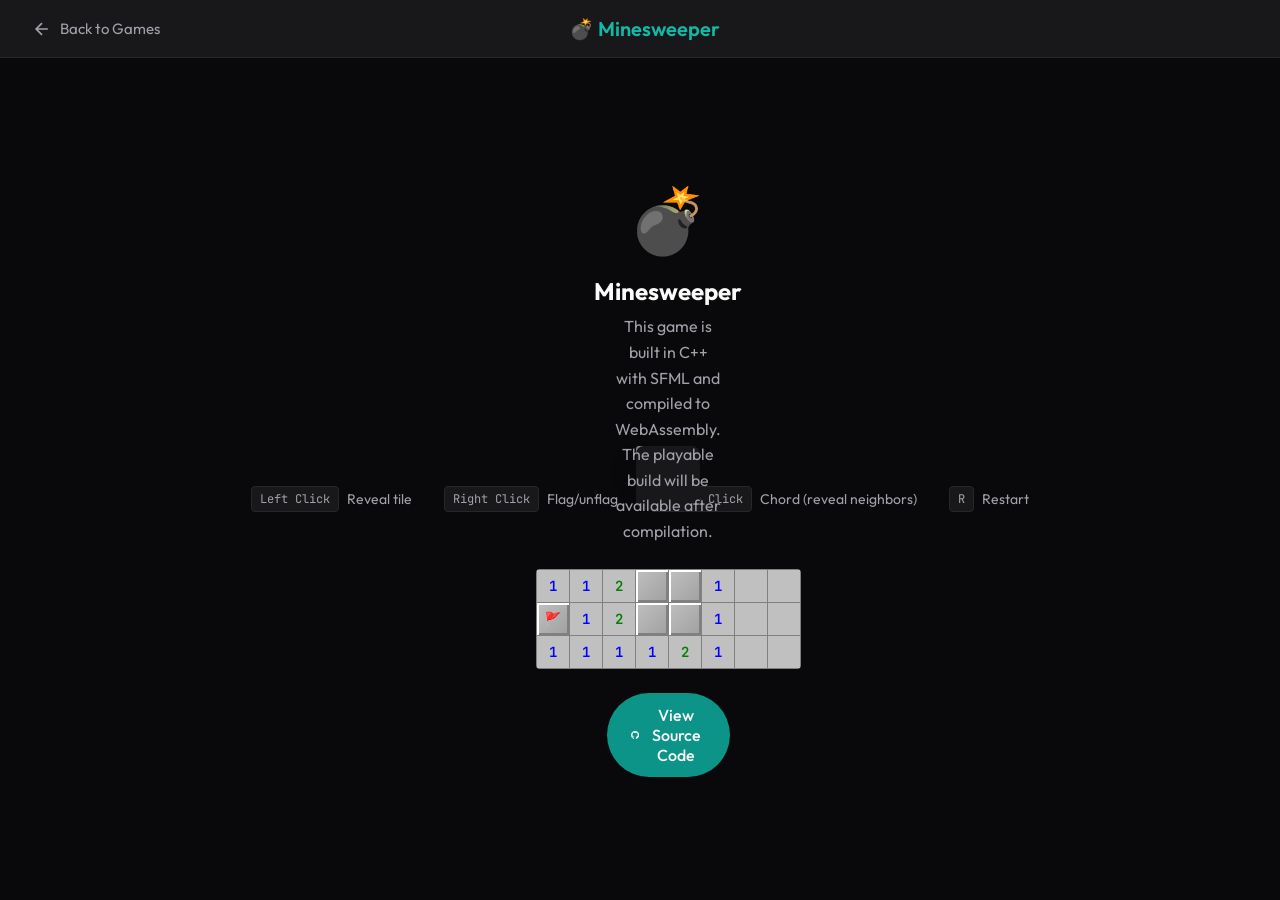
==== games/minesweeper/index.html @ 35540e96 "Add full portfolio site with games + ML estimator + Minesweeper" ====
<!DOCTYPE html>
<html lang="en">
<head>
    <meta charset="UTF-8">
    <meta name="viewport" content="width=device-width, initial-scale=1.0">
    <meta name="description" content="Play Minesweeper - A C++ game compiled to WebAssembly by Ryan Greene">
    <title>Minesweeper | Ryan Greene</title>
    
    <link rel="icon" type="image/svg+xml" href="/assets/favicon.svg">
    
    <style>
        @import url('https://fonts.googleapis.com/css2?family=Outfit:wght@400;500;600;700&family=JetBrains+Mono:wght@400;500&display=swap');
        
        :root {
            --color-primary: #0d9488;
            --color-primary-light: #14b8a6;
            --color-bg: #09090b;
            --color-bg-alt: #18181b;
            --color-text: #fafafa;
            --color-text-muted: #a1a1aa;
            --color-border: #27272a;
        }
        
        * {
            box-sizing: border-box;
            margin: 0;
            padding: 0;
        }
        
        body {
            font-family: 'Outfit', sans-serif;
            background: var(--color-bg);
            color: var(--color-text);
            min-height: 100vh;
            display: flex;
            flex-direction: column;
        }
        
        /* Header */
        .game-header {
            padding: 1rem 2rem;
            background: var(--color-bg-alt);
            border-bottom: 1px solid var(--color-border);
            display: flex;
            justify-content: space-between;
            align-items: center;
        }
        
        .back-link {
            display: flex;
            align-items: center;
            gap: 0.5rem;
            color: var(--color-text-muted);
            text-decoration: none;
            font-size: 0.9375rem;
            transition: color 0.2s;
        }
        
        .back-link:hover {
            color: var(--color-primary-light);
        }
        
        .game-title {
            font-size: 1.25rem;
            font-weight: 600;
        }
        
        .game-title span {
            color: var(--color-primary-light);
        }
        
        /* Main Content */
        .game-container {
            flex: 1;
            display: flex;
            flex-direction: column;
            align-items: center;
            justify-content: center;
            padding: 2rem;
        }
        
        /* Game Canvas Area */
        .game-canvas-wrapper {
            position: relative;
            background: #c0c0c0;
            border-radius: 8px;
            padding: 4px;
            box-shadow: 
                inset 2px 2px 0 #808080,
                inset -2px -2px 0 #ffffff,
                0 20px 60px rgba(0, 0, 0, 0.4);
        }
        
        #game-canvas {
            display: block;
            border: 2px solid #808080;
        }
        
        /* Loading State */
        .loading-overlay {
            position: absolute;
            inset: 0;
            background: rgba(9, 9, 11, 0.95);
            display: flex;
            flex-direction: column;
            align-items: center;
            justify-content: center;
            border-radius: 8px;
            z-index: 10;
        }
        
        .loading-overlay.hidden {
            display: none;
        }
        
        .loading-spinner {
            width: 48px;
            height: 48px;
            border: 4px solid var(--color-border);
            border-top-color: var(--color-primary);
            border-radius: 50%;
            animation: spin 1s linear infinite;
            margin-bottom: 1rem;
        }
        
        @keyframes spin {
            to { transform: rotate(360deg); }
        }
        
        .loading-text {
            color: var(--color-text-muted);
            font-size: 1rem;
        }
        
        /* Demo Mode Notice */
        .demo-notice {
            position: absolute;
            inset: 0;
            background: var(--color-bg-alt);
            display: flex;
            flex-direction: column;
            align-items: center;
            justify-content: center;
            border-radius: 8px;
            padding: 2rem;
            text-align: center;
        }
        
        .demo-notice.hidden {
            display: none;
        }
        
        .demo-icon {
            font-size: 4rem;
            margin-bottom: 1rem;
        }
        
        .demo-notice h2 {
            font-size: 1.5rem;
            margin-bottom: 0.5rem;
        }
        
        .demo-notice p {
            color: var(--color-text-muted);
            max-width: 400px;
            line-height: 1.6;
            margin-bottom: 1.5rem;
        }
        
        .demo-grid {
            display: grid;
            grid-template-columns: repeat(8, 32px);
            gap: 1px;
            background: #808080;
            padding: 1px;
            border-radius: 4px;
            margin-bottom: 1.5rem;
        }
        
        .demo-cell {
            width: 32px;
            height: 32px;
            display: flex;
            align-items: center;
            justify-content: center;
            font-size: 0.875rem;
            font-weight: 600;
            font-family: 'JetBrains Mono', monospace;
        }
        
        .cell-hidden {
            background: linear-gradient(135deg, #c0c0c0 0%, #a0a0a0 100%);
            box-shadow: inset 2px 2px 0 #ffffff, inset -2px -2px 0 #808080;
        }
        
        .cell-revealed {
            background: #c0c0c0;
        }
        
        .cell-1 { color: #0000ff; }
        .cell-2 { color: #008000; }
        .cell-3 { color: #ff0000; }
        .cell-flag { color: #ff0000; }
        .cell-mine { background: #ff0000; }
        
        /* Controls Info */
        .controls-info {
            margin-top: 2rem;
            display: flex;
            gap: 2rem;
            flex-wrap: wrap;
            justify-content: center;
        }
        
        .control-item {
            display: flex;
            align-items: center;
            gap: 0.5rem;
            color: var(--color-text-muted);
            font-size: 0.875rem;
        }
        
        .control-key {
            padding: 0.25rem 0.5rem;
            background: var(--color-bg-alt);
            border: 1px solid var(--color-border);
            border-radius: 4px;
            font-family: 'JetBrains Mono', monospace;
            font-size: 0.75rem;
        }
        
        /* Responsive */
        @media (max-width: 600px) {
            .game-header {
                flex-direction: column;
                gap: 1rem;
                text-align: center;
            }
            
            .controls-info {
                flex-direction: column;
                align-items: center;
            }
        }
    </style>
</head>
<body>
    <!-- Header -->
    <header class="game-header">
        <a href="/games.html" class="back-link">
            <svg width="20" height="20" viewBox="0 0 24 24" fill="none" stroke="currentColor" stroke-width="2">
                <path d="M19 12H5M12 19l-7-7 7-7"/>
            </svg>
            Back to Games
        </a>
        <h1 class="game-title">💣 <span>Minesweeper</span></h1>
        <div style="width: 120px;"></div>
    </header>

    <!-- Game Container -->
    <main class="game-container">
        <div class="game-canvas-wrapper" id="game-wrapper">
            <!-- Canvas will be inserted here by the game -->
            <canvas id="game-canvas" width="512" height="572"></canvas>
            
            <!-- Loading Overlay -->
            <div class="loading-overlay" id="loading-overlay">
                <div class="loading-spinner"></div>
                <p class="loading-text">Loading game...</p>
            </div>
            
            <!-- Demo Mode Notice (shown when WASM not available) -->
            <div class="demo-notice" id="demo-notice">
                <div class="demo-icon">💣</div>
                <h2>Minesweeper</h2>
                <p>
                    This game is built in C++ with SFML and compiled to WebAssembly. 
                    The playable build will be available after compilation.
                </p>
                
                <!-- Demo preview grid -->
                <div class="demo-grid">
                    <div class="demo-cell cell-revealed cell-1">1</div>
                    <div class="demo-cell cell-revealed cell-1">1</div>
                    <div class="demo-cell cell-revealed cell-2">2</div>
                    <div class="demo-cell cell-hidden"></div>
                    <div class="demo-cell cell-hidden"></div>
                    <div class="demo-cell cell-revealed cell-1">1</div>
                    <div class="demo-cell cell-revealed"></div>
                    <div class="demo-cell cell-revealed"></div>
                    
                    <div class="demo-cell cell-hidden cell-flag">🚩</div>
                    <div class="demo-cell cell-revealed cell-1">1</div>
                    <div class="demo-cell cell-revealed cell-2">2</div>
                    <div class="demo-cell cell-hidden"></div>
                    <div class="demo-cell cell-hidden"></div>
                    <div class="demo-cell cell-revealed cell-1">1</div>
                    <div class="demo-cell cell-revealed"></div>
                    <div class="demo-cell cell-revealed"></div>
                    
                    <div class="demo-cell cell-revealed cell-1">1</div>
                    <div class="demo-cell cell-revealed cell-1">1</div>
                    <div class="demo-cell cell-revealed cell-1">1</div>
                    <div class="demo-cell cell-revealed cell-1">1</div>
                    <div class="demo-cell cell-revealed cell-2">2</div>
                    <div class="demo-cell cell-revealed cell-1">1</div>
                    <div class="demo-cell cell-revealed"></div>
                    <div class="demo-cell cell-revealed"></div>
                </div>
                
                <a href="https://github.com/ryangreene9000" class="demo-btn" target="_blank" 
                   style="display: inline-flex; align-items: center; gap: 0.5rem; padding: 0.75rem 1.5rem; 
                          background: var(--color-primary); color: white; text-decoration: none; 
                          border-radius: 9999px; font-weight: 500; transition: transform 0.2s, box-shadow 0.2s;">
                    <svg width="18" height="18" viewBox="0 0 24 24" fill="currentColor">
                        <path d="M12 0c-6.626 0-12 5.373-12 12 0 5.302 3.438 9.8 8.207 11.387.599.111.793-.261.793-.577v-2.234c-3.338.726-4.033-1.416-4.033-1.416-.546-1.387-1.333-1.756-1.333-1.756-1.089-.745.083-.729.083-.729 1.205.084 1.839 1.237 1.839 1.237 1.07 1.834 2.807 1.304 3.492.997.107-.775.418-1.305.762-1.604-2.665-.305-5.467-1.334-5.467-5.931 0-1.311.469-2.381 1.236-3.221-.124-.303-.535-1.524.117-3.176 0 0 1.008-.322 3.301 1.23.957-.266 1.983-.399 3.003-.404 1.02.005 2.047.138 3.006.404 2.291-1.552 3.297-1.23 3.297-1.23.653 1.653.242 2.874.118 3.176.77.84 1.235 1.911 1.235 3.221 0 4.609-2.807 5.624-5.479 5.921.43.372.823 1.102.823 2.222v3.293c0 .319.192.694.801.576 4.765-1.589 8.199-6.086 8.199-11.386 0-6.627-5.373-12-12-12z"/>
                    </svg>
                    View Source Code
                </a>
            </div>
        </div>
        
        <!-- Controls Info -->
        <div class="controls-info">
            <div class="control-item">
                <span class="control-key">Left Click</span>
                <span>Reveal tile</span>
            </div>
            <div class="control-item">
                <span class="control-key">Right Click</span>
                <span>Flag/unflag</span>
            </div>
            <div class="control-item">
                <span class="control-key">Middle Click</span>
                <span>Chord (reveal neighbors)</span>
            </div>
            <div class="control-item">
                <span class="control-key">R</span>
                <span>Restart</span>
            </div>
        </div>
    </main>

    <!-- Game Script -->
    <script>
        // Check if the WASM file exists and load the game
        (function() {
            const loadingOverlay = document.getElementById('loading-overlay');
            const demoNotice = document.getElementById('demo-notice');
            const canvas = document.getElementById('game-canvas');
            
            // Try to load the WebAssembly module
            async function loadGame() {
                try {
                    // Check if minesweeper.js exists
                    const response = await fetch('minesweeper.js', { method: 'HEAD' });
                    
                    if (response.ok) {
                        // Load the game module
                        const script = document.createElement('script');
                        script.src = 'minesweeper.js';
                        script.onload = function() {
                            // Hide loading, show canvas
                            loadingOverlay.classList.add('hidden');
                            canvas.style.display = 'block';
                        };
                        script.onerror = function() {
                            showDemoMode();
                        };
                        document.body.appendChild(script);
                    } else {
                        showDemoMode();
                    }
                } catch (e) {
                    showDemoMode();
                }
            }
            
            function showDemoMode() {
                loadingOverlay.classList.add('hidden');
                demoNotice.classList.remove('hidden');
                canvas.style.display = 'none';
            }
            
            // Start loading
            loadGame();
        })();
    </script>
</body>
</html>
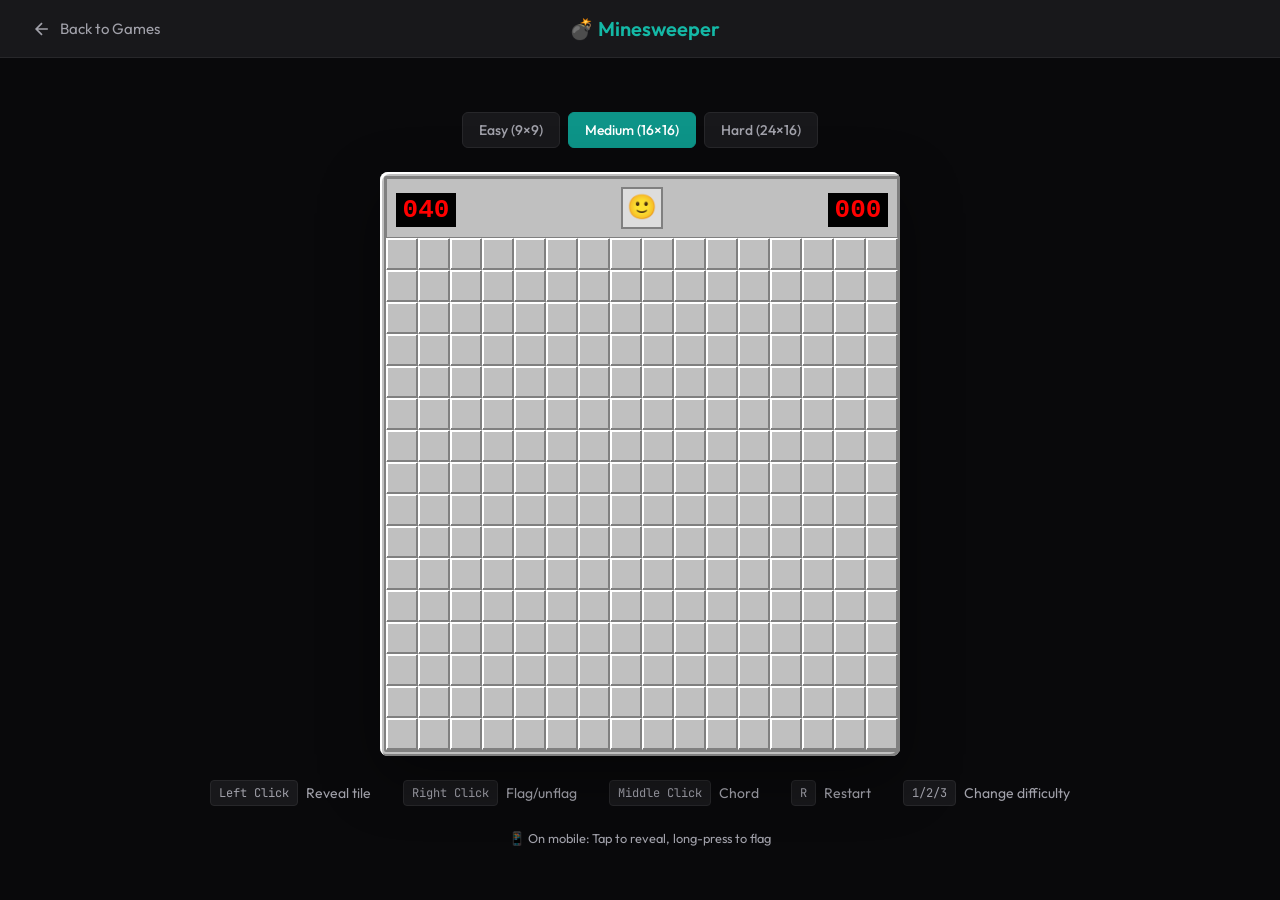
==== commit 2bed75ab: "Add playable Minesweeper build files and update game UI" ====
--- a/games/minesweeper/index.html
+++ b/games/minesweeper/index.html
@@ -3,7 +3,7 @@
 <head>
     <meta charset="UTF-8">
     <meta name="viewport" content="width=device-width, initial-scale=1.0">
-    <meta name="description" content="Play Minesweeper - A C++ game compiled to WebAssembly by Ryan Greene">
+    <meta name="description" content="Play Minesweeper - A classic game recreated by Ryan Greene">
     <title>Minesweeper | Ryan Greene</title>
     
     <link rel="icon" type="image/svg+xml" href="/assets/favicon.svg">
@@ -77,6 +77,37 @@
             align-items: center;
             justify-content: center;
             padding: 2rem;
+            gap: 1.5rem;
+        }
+        
+        /* Difficulty Selector */
+        .difficulty-selector {
+            display: flex;
+            gap: 0.5rem;
+        }
+        
+        .difficulty-btn {
+            padding: 0.5rem 1rem;
+            background: var(--color-bg-alt);
+            border: 1px solid var(--color-border);
+            border-radius: 6px;
+            color: var(--color-text-muted);
+            font-family: 'Outfit', sans-serif;
+            font-size: 0.875rem;
+            font-weight: 500;
+            cursor: pointer;
+            transition: all 0.2s;
+        }
+        
+        .difficulty-btn:hover {
+            border-color: var(--color-primary);
+            color: var(--color-primary-light);
+        }
+        
+        .difficulty-btn.active {
+            background: var(--color-primary);
+            border-color: var(--color-primary);
+            color: white;
         }
         
         /* Game Canvas Area */
@@ -86,14 +117,15 @@
             border-radius: 8px;
             padding: 4px;
             box-shadow: 
-                inset 2px 2px 0 #808080,
-                inset -2px -2px 0 #ffffff,
+                inset 2px 2px 0 #ffffff,
+                inset -2px -2px 0 #808080,
                 0 20px 60px rgba(0, 0, 0, 0.4);
         }
         
         #game-canvas {
             display: block;
             border: 2px solid #808080;
+            border-radius: 2px;
         }
         
         /* Loading State */
@@ -132,80 +164,13 @@
             font-size: 1rem;
         }
         
-        /* Demo Mode Notice */
+        /* Demo Notice (hidden by default now) */
         .demo-notice {
-            position: absolute;
-            inset: 0;
-            background: var(--color-bg-alt);
-            display: flex;
-            flex-direction: column;
-            align-items: center;
-            justify-content: center;
-            border-radius: 8px;
-            padding: 2rem;
-            text-align: center;
-        }
-        
-        .demo-notice.hidden {
             display: none;
         }
-        
-        .demo-icon {
-            font-size: 4rem;
-            margin-bottom: 1rem;
-        }
-        
-        .demo-notice h2 {
-            font-size: 1.5rem;
-            margin-bottom: 0.5rem;
-        }
-        
-        .demo-notice p {
-            color: var(--color-text-muted);
-            max-width: 400px;
-            line-height: 1.6;
-            margin-bottom: 1.5rem;
-        }
-        
-        .demo-grid {
-            display: grid;
-            grid-template-columns: repeat(8, 32px);
-            gap: 1px;
-            background: #808080;
-            padding: 1px;
-            border-radius: 4px;
-            margin-bottom: 1.5rem;
-        }
-        
-        .demo-cell {
-            width: 32px;
-            height: 32px;
-            display: flex;
-            align-items: center;
-            justify-content: center;
-            font-size: 0.875rem;
-            font-weight: 600;
-            font-family: 'JetBrains Mono', monospace;
-        }
-        
-        .cell-hidden {
-            background: linear-gradient(135deg, #c0c0c0 0%, #a0a0a0 100%);
-            box-shadow: inset 2px 2px 0 #ffffff, inset -2px -2px 0 #808080;
-        }
-        
-        .cell-revealed {
-            background: #c0c0c0;
-        }
-        
-        .cell-1 { color: #0000ff; }
-        .cell-2 { color: #008000; }
-        .cell-3 { color: #ff0000; }
-        .cell-flag { color: #ff0000; }
-        .cell-mine { background: #ff0000; }
         
         /* Controls Info */
         .controls-info {
-            margin-top: 2rem;
             display: flex;
             gap: 2rem;
             flex-wrap: wrap;
@@ -227,6 +192,20 @@
             border-radius: 4px;
             font-family: 'JetBrains Mono', monospace;
             font-size: 0.75rem;
+        }
+        
+        /* Game Stats */
+        .game-stats {
+            display: flex;
+            gap: 2rem;
+            color: var(--color-text-muted);
+            font-size: 0.875rem;
+        }
+        
+        .stat-item {
+            display: flex;
+            align-items: center;
+            gap: 0.5rem;
         }
         
         /* Responsive */
@@ -240,6 +219,16 @@
             .controls-info {
                 flex-direction: column;
                 align-items: center;
+            }
+            
+            .difficulty-selector {
+                flex-wrap: wrap;
+                justify-content: center;
+            }
+            
+            .game-canvas-wrapper {
+                max-width: 100%;
+                overflow: auto;
             }
         }
     </style>
@@ -259,8 +248,15 @@
 
     <!-- Game Container -->
     <main class="game-container">
+        <!-- Difficulty Selector -->
+        <div class="difficulty-selector">
+            <button class="difficulty-btn" data-difficulty="easy">Easy (9×9)</button>
+            <button class="difficulty-btn active" data-difficulty="medium">Medium (16×16)</button>
+            <button class="difficulty-btn" data-difficulty="hard">Hard (24×16)</button>
+        </div>
+        
         <div class="game-canvas-wrapper" id="game-wrapper">
-            <!-- Canvas will be inserted here by the game -->
+            <!-- Canvas -->
             <canvas id="game-canvas" width="512" height="572"></canvas>
             
             <!-- Loading Overlay -->
@@ -268,56 +264,6 @@
                 <div class="loading-spinner"></div>
                 <p class="loading-text">Loading game...</p>
             </div>
-            
-            <!-- Demo Mode Notice (shown when WASM not available) -->
-            <div class="demo-notice" id="demo-notice">
-                <div class="demo-icon">💣</div>
-                <h2>Minesweeper</h2>
-                <p>
-                    This game is built in C++ with SFML and compiled to WebAssembly. 
-                    The playable build will be available after compilation.
-                </p>
-                
-                <!-- Demo preview grid -->
-                <div class="demo-grid">
-                    <div class="demo-cell cell-revealed cell-1">1</div>
-                    <div class="demo-cell cell-revealed cell-1">1</div>
-                    <div class="demo-cell cell-revealed cell-2">2</div>
-                    <div class="demo-cell cell-hidden"></div>
-                    <div class="demo-cell cell-hidden"></div>
-                    <div class="demo-cell cell-revealed cell-1">1</div>
-                    <div class="demo-cell cell-revealed"></div>
-                    <div class="demo-cell cell-revealed"></div>
-                    
-                    <div class="demo-cell cell-hidden cell-flag">🚩</div>
-                    <div class="demo-cell cell-revealed cell-1">1</div>
-                    <div class="demo-cell cell-revealed cell-2">2</div>
-                    <div class="demo-cell cell-hidden"></div>
-                    <div class="demo-cell cell-hidden"></div>
-                    <div class="demo-cell cell-revealed cell-1">1</div>
-                    <div class="demo-cell cell-revealed"></div>
-                    <div class="demo-cell cell-revealed"></div>
-                    
-                    <div class="demo-cell cell-revealed cell-1">1</div>
-                    <div class="demo-cell cell-revealed cell-1">1</div>
-                    <div class="demo-cell cell-revealed cell-1">1</div>
-                    <div class="demo-cell cell-revealed cell-1">1</div>
-                    <div class="demo-cell cell-revealed cell-2">2</div>
-                    <div class="demo-cell cell-revealed cell-1">1</div>
-                    <div class="demo-cell cell-revealed"></div>
-                    <div class="demo-cell cell-revealed"></div>
-                </div>
-                
-                <a href="https://github.com/ryangreene9000" class="demo-btn" target="_blank" 
-                   style="display: inline-flex; align-items: center; gap: 0.5rem; padding: 0.75rem 1.5rem; 
-                          background: var(--color-primary); color: white; text-decoration: none; 
-                          border-radius: 9999px; font-weight: 500; transition: transform 0.2s, box-shadow 0.2s;">
-                    <svg width="18" height="18" viewBox="0 0 24 24" fill="currentColor">
-                        <path d="M12 0c-6.626 0-12 5.373-12 12 0 5.302 3.438 9.8 8.207 11.387.599.111.793-.261.793-.577v-2.234c-3.338.726-4.033-1.416-4.033-1.416-.546-1.387-1.333-1.756-1.333-1.756-1.089-.745.083-.729.083-.729 1.205.084 1.839 1.237 1.839 1.237 1.07 1.834 2.807 1.304 3.492.997.107-.775.418-1.305.762-1.604-2.665-.305-5.467-1.334-5.467-5.931 0-1.311.469-2.381 1.236-3.221-.124-.303-.535-1.524.117-3.176 0 0 1.008-.322 3.301 1.23.957-.266 1.983-.399 3.003-.404 1.02.005 2.047.138 3.006.404 2.291-1.552 3.297-1.23 3.297-1.23.653 1.653.242 2.874.118 3.176.77.84 1.235 1.911 1.235 3.221 0 4.609-2.807 5.624-5.479 5.921.43.372.823 1.102.823 2.222v3.293c0 .319.192.694.801.576 4.765-1.589 8.199-6.086 8.199-11.386 0-6.627-5.373-12-12-12z"/>
-                    </svg>
-                    View Source Code
-                </a>
-            </div>
         </div>
         
         <!-- Controls Info -->
@@ -332,60 +278,40 @@
             </div>
             <div class="control-item">
                 <span class="control-key">Middle Click</span>
-                <span>Chord (reveal neighbors)</span>
+                <span>Chord</span>
             </div>
             <div class="control-item">
                 <span class="control-key">R</span>
                 <span>Restart</span>
             </div>
+            <div class="control-item">
+                <span class="control-key">1/2/3</span>
+                <span>Change difficulty</span>
+            </div>
         </div>
+        
+        <!-- Mobile hint -->
+        <p style="color: var(--color-text-muted); font-size: 0.8rem; text-align: center;">
+            📱 On mobile: Tap to reveal, long-press to flag
+        </p>
     </main>
 
     <!-- Game Script -->
+    <script src="minesweeper.js"></script>
     <script>
-        // Check if the WASM file exists and load the game
-        (function() {
-            const loadingOverlay = document.getElementById('loading-overlay');
-            const demoNotice = document.getElementById('demo-notice');
-            const canvas = document.getElementById('game-canvas');
-            
-            // Try to load the WebAssembly module
-            async function loadGame() {
-                try {
-                    // Check if minesweeper.js exists
-                    const response = await fetch('minesweeper.js', { method: 'HEAD' });
-                    
-                    if (response.ok) {
-                        // Load the game module
-                        const script = document.createElement('script');
-                        script.src = 'minesweeper.js';
-                        script.onload = function() {
-                            // Hide loading, show canvas
-                            loadingOverlay.classList.add('hidden');
-                            canvas.style.display = 'block';
-                        };
-                        script.onerror = function() {
-                            showDemoMode();
-                        };
-                        document.body.appendChild(script);
-                    } else {
-                        showDemoMode();
-                    }
-                } catch (e) {
-                    showDemoMode();
+        // Handle difficulty button clicks
+        document.querySelectorAll('.difficulty-btn').forEach(btn => {
+            btn.addEventListener('click', function() {
+                // Update active state
+                document.querySelectorAll('.difficulty-btn').forEach(b => b.classList.remove('active'));
+                this.classList.add('active');
+                
+                // Change game difficulty
+                if (window.game) {
+                    window.game.changeDifficulty(this.dataset.difficulty);
                 }
-            }
-            
-            function showDemoMode() {
-                loadingOverlay.classList.add('hidden');
-                demoNotice.classList.remove('hidden');
-                canvas.style.display = 'none';
-            }
-            
-            // Start loading
-            loadGame();
-        })();
+            });
+        });
     </script>
 </body>
 </html>
-
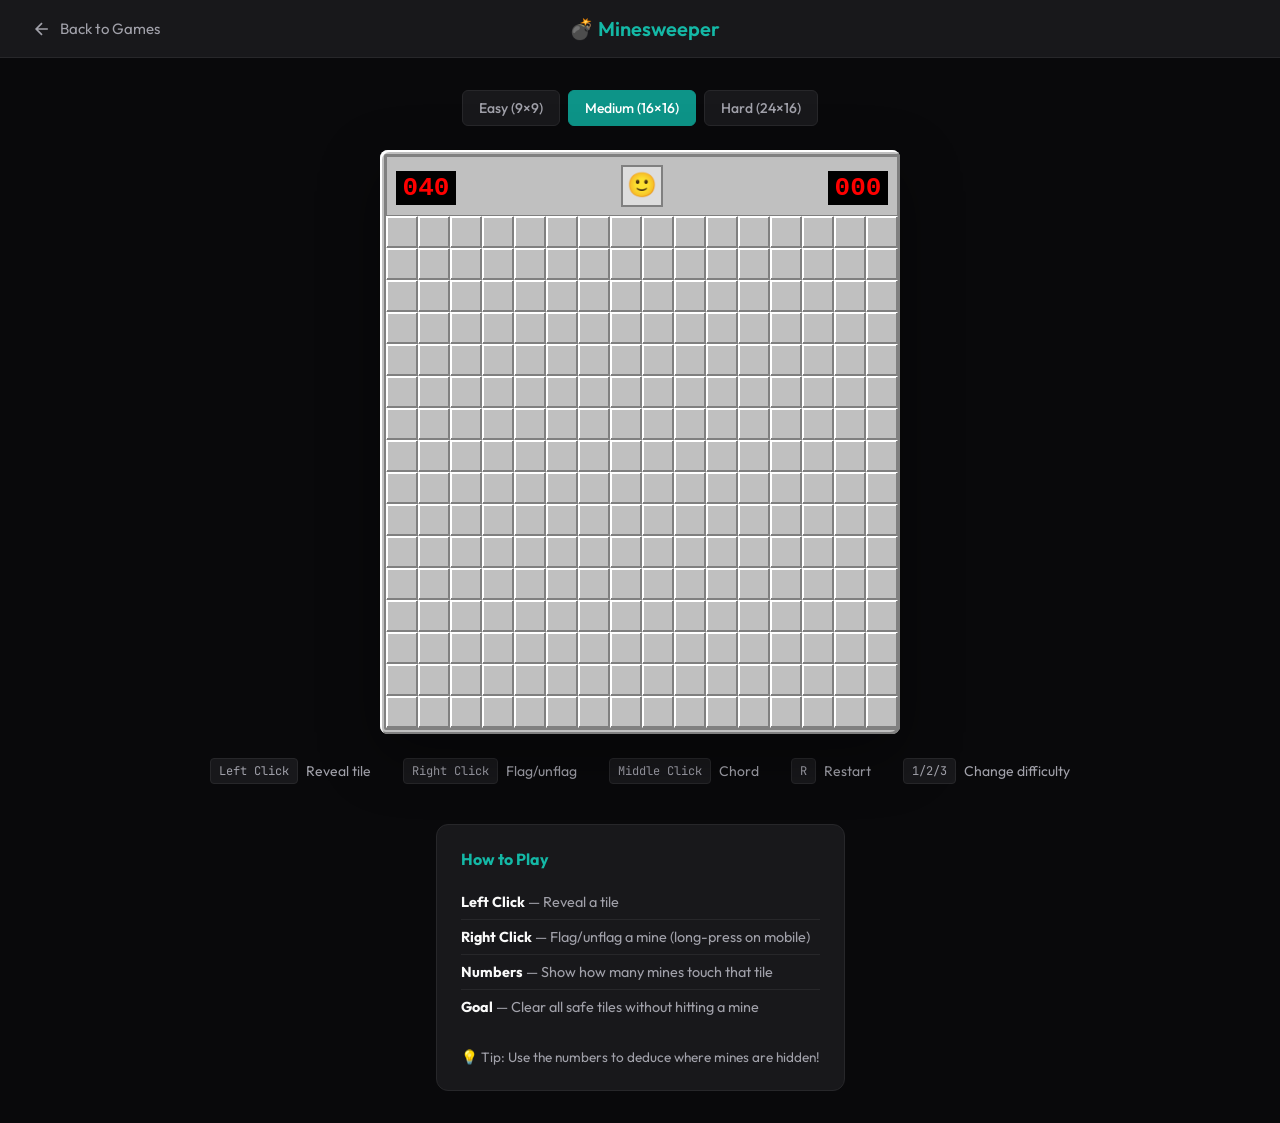
==== commit edbda395: "Added tetris and how to for games" ====
--- a/games/minesweeper/index.html
+++ b/games/minesweeper/index.html
@@ -206,6 +206,49 @@
             display: flex;
             align-items: center;
             gap: 0.5rem;
+        }
+        
+        /* How to Play Section */
+        .how-to-play {
+            max-width: 500px;
+            background: var(--color-bg-alt);
+            border: 1px solid var(--color-border);
+            border-radius: 12px;
+            padding: 1.5rem;
+            margin-top: 1rem;
+        }
+        
+        .how-to-play h3 {
+            font-size: 1rem;
+            margin-bottom: 1rem;
+            color: var(--color-primary-light);
+        }
+        
+        .how-to-play-list {
+            list-style: none;
+            margin: 0 0 1rem 0;
+            padding: 0;
+        }
+        
+        .how-to-play-list li {
+            padding: 0.5rem 0;
+            font-size: 0.9rem;
+            color: var(--color-text-muted);
+            border-bottom: 1px solid var(--color-border);
+        }
+        
+        .how-to-play-list li:last-child {
+            border-bottom: none;
+        }
+        
+        .how-to-play-list strong {
+            color: var(--color-text);
+        }
+        
+        .how-to-play-tip {
+            font-size: 0.85rem;
+            color: var(--color-text-muted);
+            padding-top: 0.5rem;
         }
         
         /* Responsive */
@@ -290,10 +333,17 @@
             </div>
         </div>
         
-        <!-- Mobile hint -->
-        <p style="color: var(--color-text-muted); font-size: 0.8rem; text-align: center;">
-            📱 On mobile: Tap to reveal, long-press to flag
-        </p>
+        <!-- How to Play Section -->
+        <div class="how-to-play">
+            <h3>How to Play</h3>
+            <ul class="how-to-play-list">
+                <li><strong>Left Click</strong> — Reveal a tile</li>
+                <li><strong>Right Click</strong> — Flag/unflag a mine (long-press on mobile)</li>
+                <li><strong>Numbers</strong> — Show how many mines touch that tile</li>
+                <li><strong>Goal</strong> — Clear all safe tiles without hitting a mine</li>
+            </ul>
+            <p class="how-to-play-tip">💡 Tip: Use the numbers to deduce where mines are hidden!</p>
+        </div>
     </main>
 
     <!-- Game Script -->
